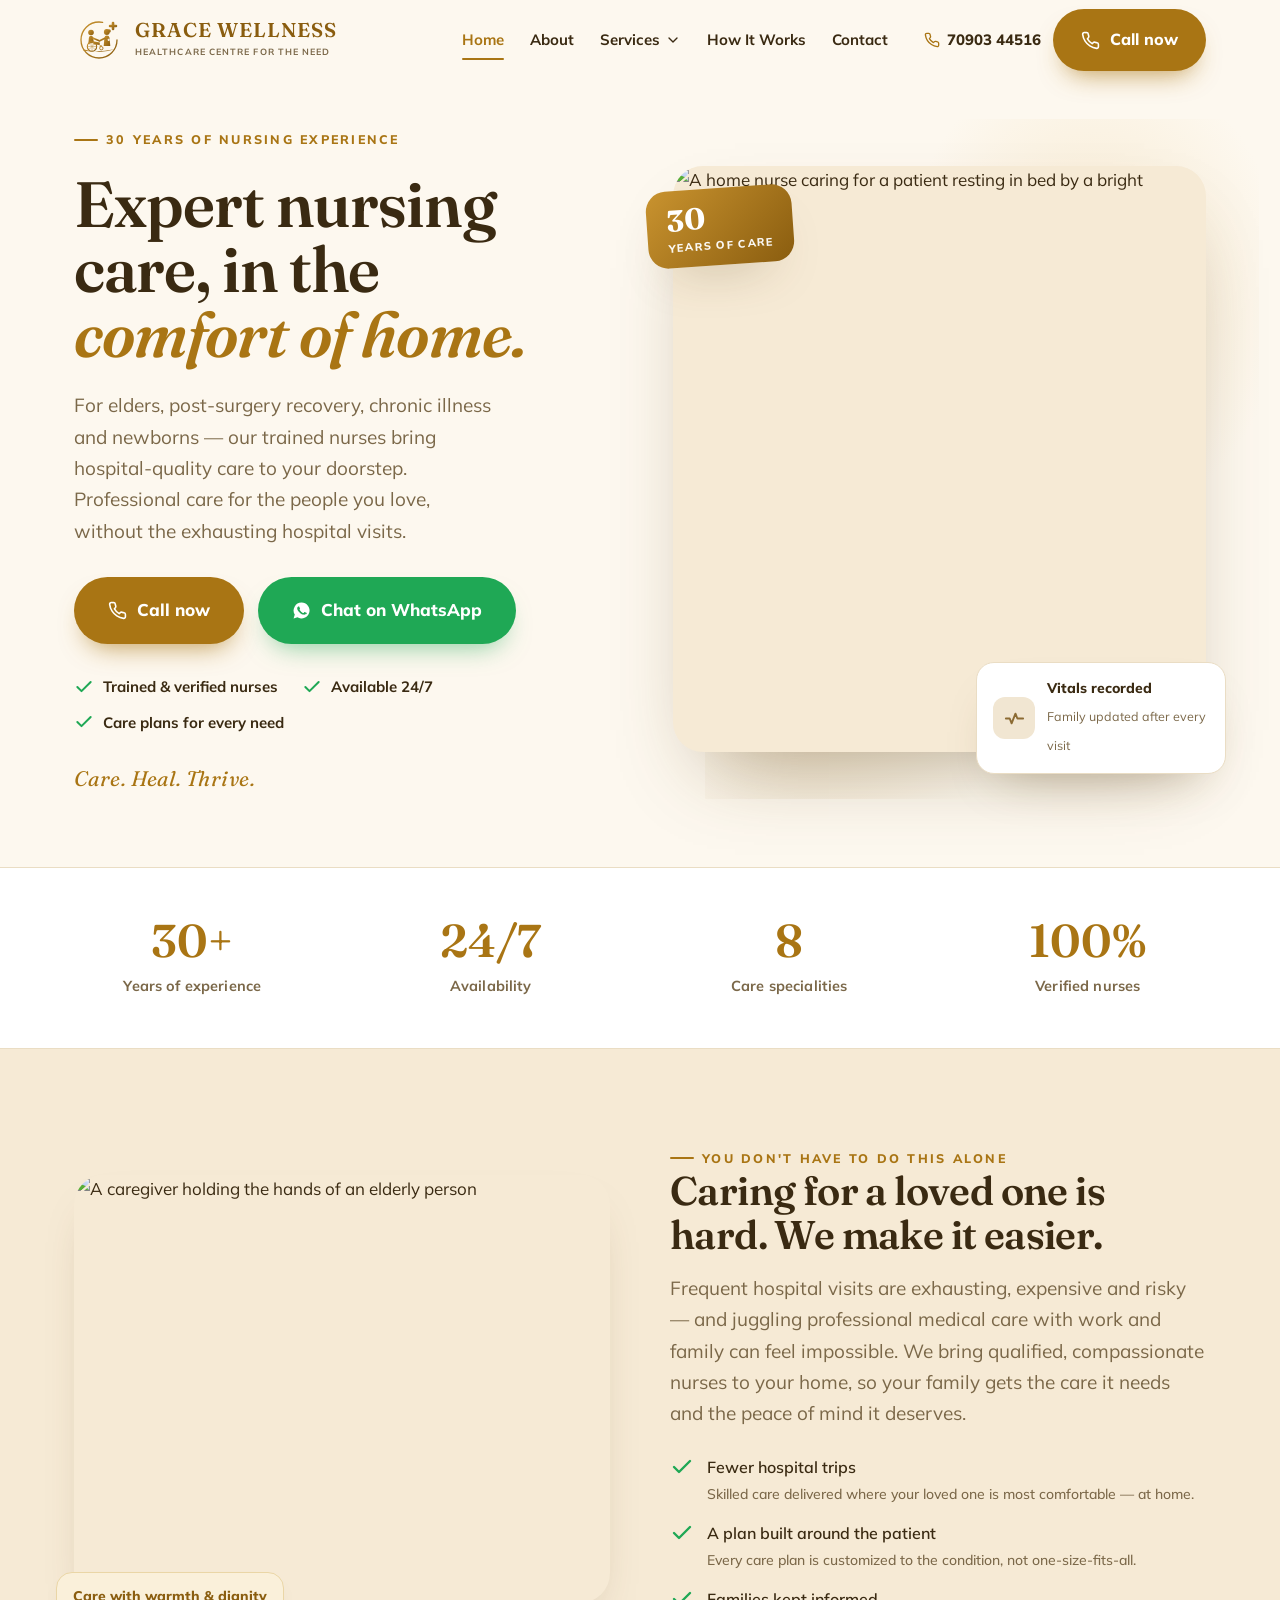
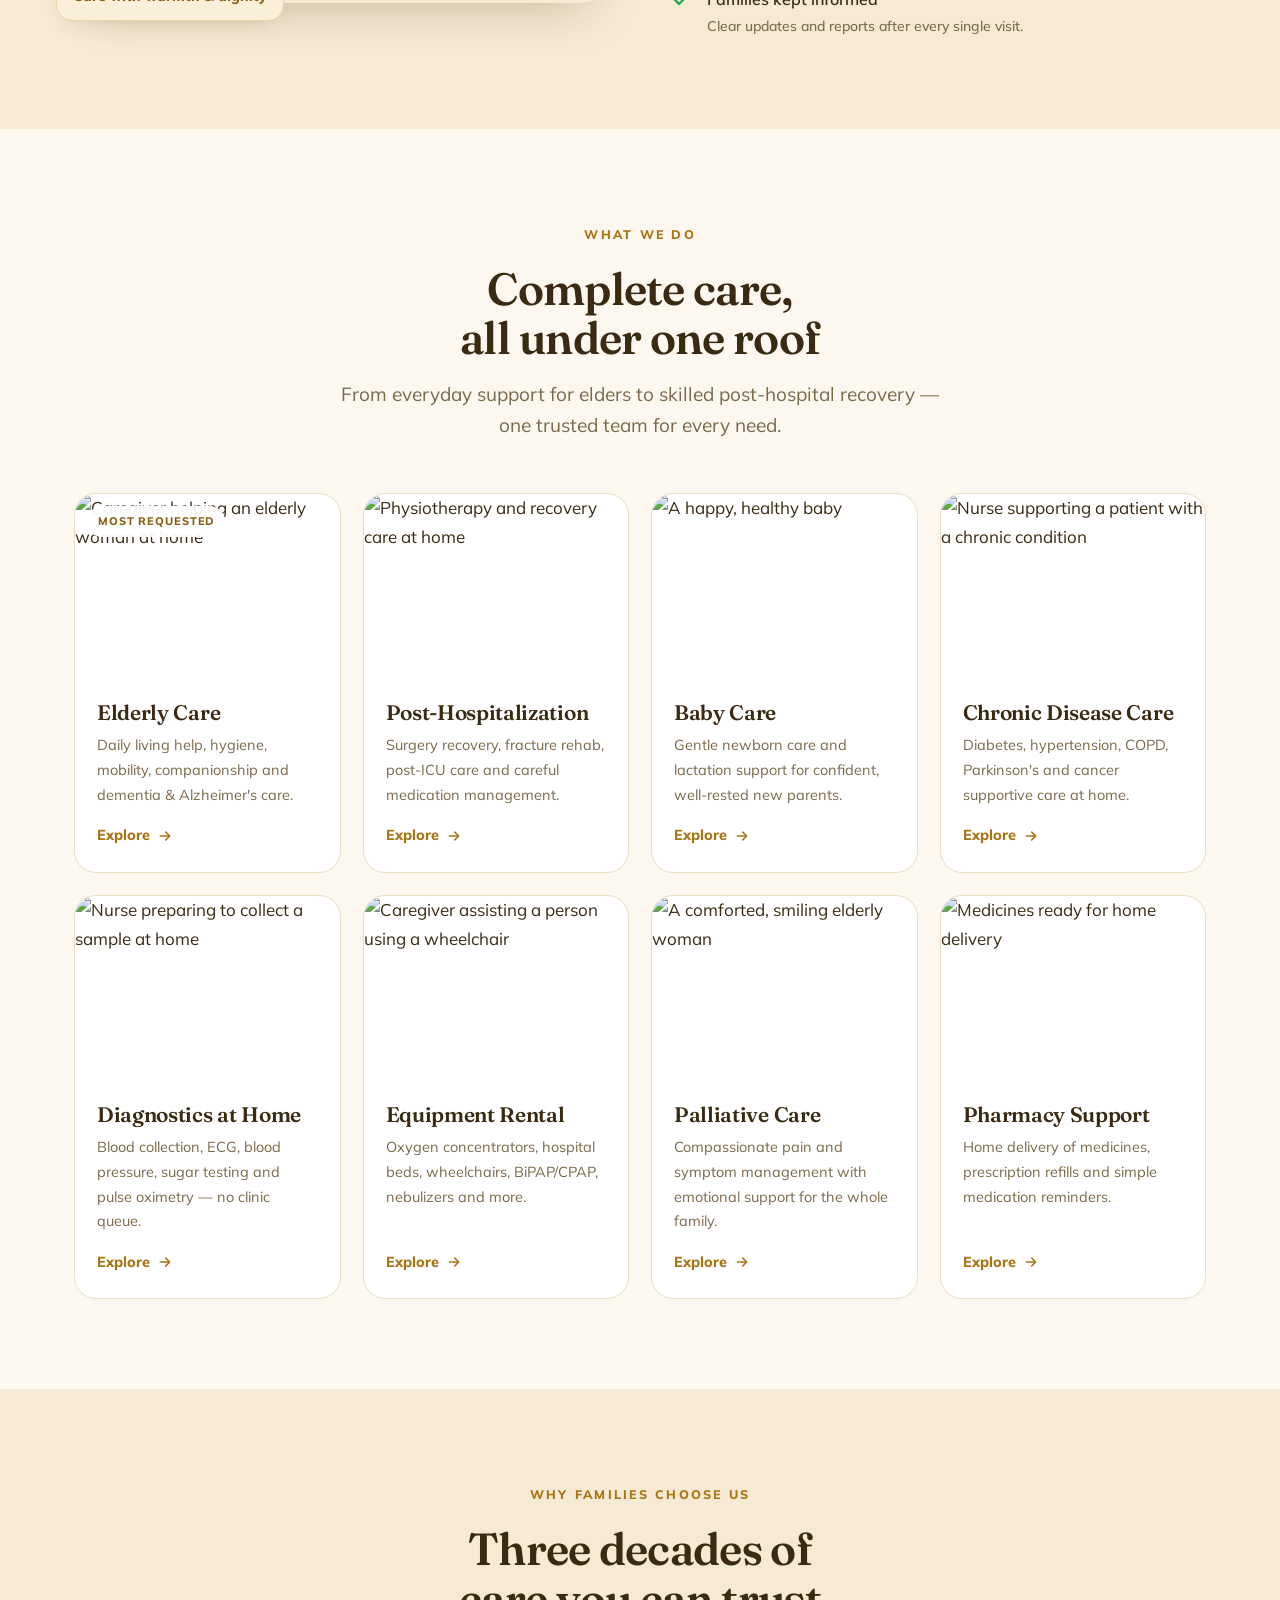
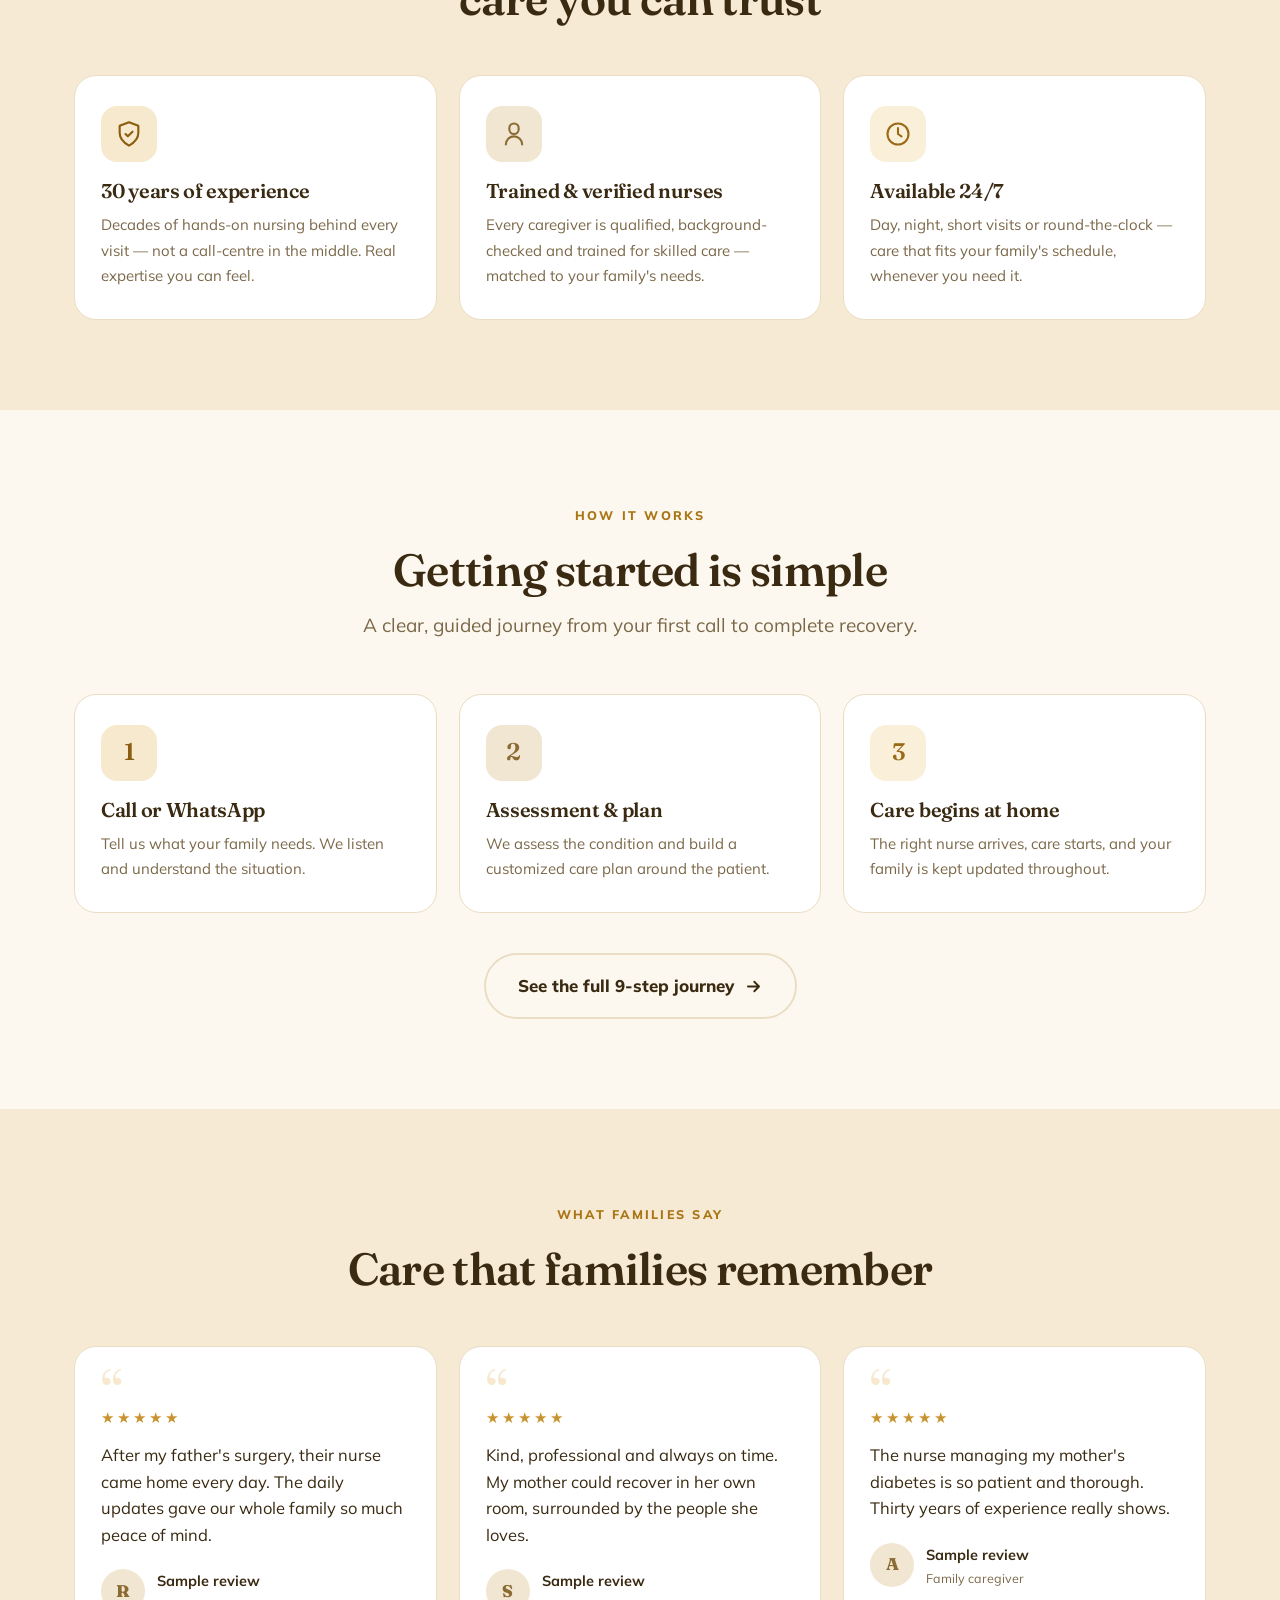
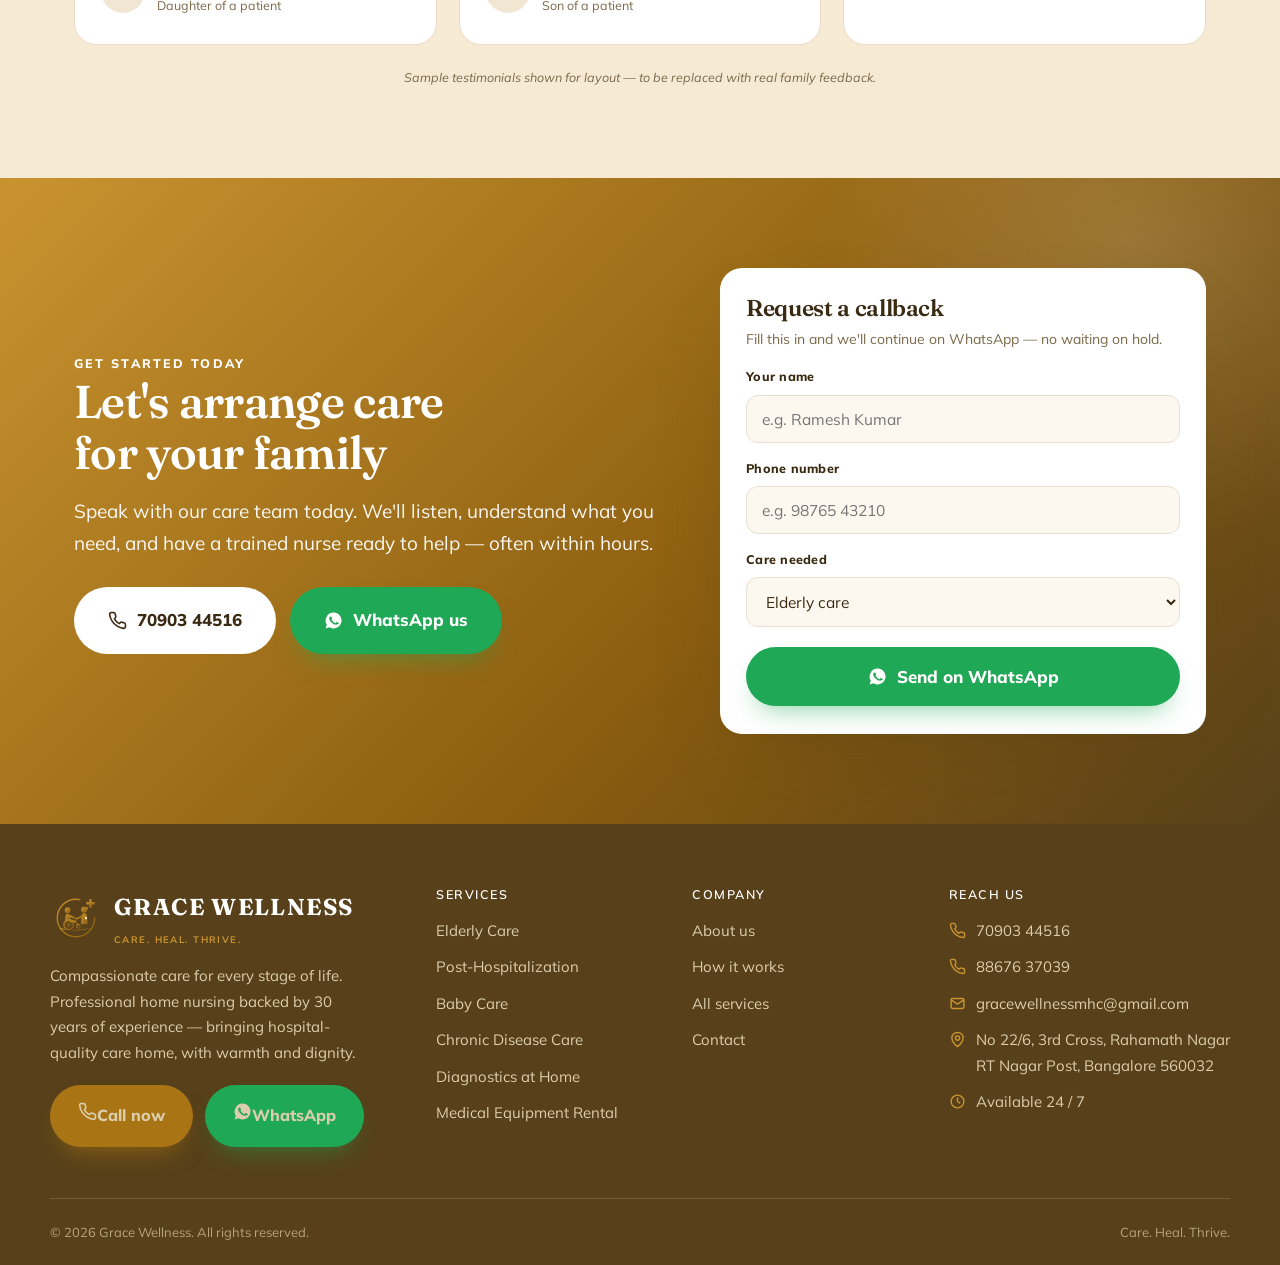
==== index.html @ d445f391 "Add Grace Wellness home nursing website Static 13-page marketing site for Grace Wellness, a home nur" ====
<!doctype html>
<html lang="en">
<head>
<meta charset="utf-8">
<meta name="viewport" content="width=device-width, initial-scale=1">
<title>Grace Wellness — Home Nursing Care | 30 Years of Experience</title>
<meta name="description" content="Expert home nursing care with 30 years of experience — elderly care, post-hospitalization, baby care, chronic disease, diagnostics, equipment rental and palliative care, right at your doorstep.">
<link rel="icon" href="assets/favicon.svg" type="image/svg+xml">
<link rel="preconnect" href="https://fonts.googleapis.com">
<link rel="preconnect" href="https://fonts.gstatic.com" crossorigin>
<link href="https://fonts.googleapis.com/css2?family=Fraunces:ital,opsz,wght@0,9..144,400;0,9..144,500;0,9..144,600;0,9..144,700;1,9..144,500;1,9..144,600&family=Mulish:wght@400;500;600;700;800&display=swap" rel="stylesheet">
<link rel="stylesheet" href="assets/styles.css">
</head>
<body>
<header id="site-header"></header>

<main>
  <!-- HERO -->
  <section class="hero">
    <div class="wrap hero-grid">
      <div class="hero-copy">
        <span class="eyebrow reveal">30 years of nursing experience</span>
        <h1 class="reveal d1">Expert nursing care, in the <span class="serif-accent">comfort of home.</span></h1>
        <p class="lead reveal d2">For elders, post-surgery recovery, chronic illness and newborns — our trained nurses bring hospital-quality care to your doorstep. Professional care for the people you love, without the exhausting hospital visits.</p>
        <div class="hero-cta reveal d3">
          <a class="btn btn-primary btn-lg" href="tel:+917090344516"><svg viewBox="0 0 24 24" fill="none" stroke="currentColor" stroke-width="2" stroke-linecap="round" stroke-linejoin="round"><path d="M22 16.9v3a2 2 0 0 1-2.2 2 19.8 19.8 0 0 1-8.6-3.1 19.5 19.5 0 0 1-6-6 19.8 19.8 0 0 1-3.1-8.6A2 2 0 0 1 4.1 2h3a2 2 0 0 1 2 1.7c.1.9.4 1.8.7 2.7a2 2 0 0 1-.5 2.1L8.1 9.9a16 16 0 0 0 6 6l1.4-1.2a2 2 0 0 1 2.1-.5c.9.3 1.8.6 2.7.7a2 2 0 0 1 1.7 2Z"/></svg>Call now</a>
          <a class="btn btn-wa btn-lg" href="https://wa.me/917090344516?text=Hi%2C%20I%27d%20like%20to%20know%20about%20your%20home%20nursing%20services." target="_blank" rel="noopener"><svg viewBox="0 0 24 24" fill="currentColor"><path d="M12 2a10 10 0 0 0-8.5 15.2L2 22l4.9-1.5A10 10 0 1 0 12 2Zm5.5 14.1c-.2.6-1.3 1.2-1.8 1.2-.5.1-1 .1-1.7-.1-.4-.1-.9-.3-1.6-.6-2.8-1.2-4.6-4-4.7-4.2-.1-.2-1.1-1.5-1.1-2.8s.7-2 .9-2.2c.2-.2.5-.3.7-.3h.5c.2 0 .4 0 .6.5l.8 1.9c.1.1.1.3 0 .5l-.4.5c-.2.2-.3.4-.1.7.2.3.9 1.4 1.9 2.3 1.3 1.1 2.3 1.5 2.6 1.6.2.1.4.1.6-.1l.7-.9c.2-.3.4-.2.7-.1l1.9.9c.3.1.4.2.5.3.1.2.1.8-.1 1.5Z"/></svg>Chat on WhatsApp</a>
        </div>
        <div class="hero-trust reveal d4">
          <span><svg viewBox="0 0 24 24" fill="none" stroke="currentColor" stroke-width="2.4" stroke-linecap="round" stroke-linejoin="round"><path d="M20 6 9 17l-5-5"/></svg>Trained &amp; verified nurses</span>
          <span><svg viewBox="0 0 24 24" fill="none" stroke="currentColor" stroke-width="2.4" stroke-linecap="round" stroke-linejoin="round"><path d="M20 6 9 17l-5-5"/></svg>Available 24/7</span>
          <span><svg viewBox="0 0 24 24" fill="none" stroke="currentColor" stroke-width="2.4" stroke-linecap="round" stroke-linejoin="round"><path d="M20 6 9 17l-5-5"/></svg>Care plans for every need</span>
        </div>
        <p class="reveal d5" style="margin-top:26px;font-family:var(--serif);font-style:italic;font-size:21px;color:var(--gold);letter-spacing:.02em">Care. Heal. Thrive.</p>
      </div>
      <div class="hero-media zoom d2">
        <div class="hero-blob"></div>
        <div class="shot"><img src="https://images.pexels.com/photos/18459193/pexels-photo-18459193.jpeg?auto=compress&cs=tinysrgb&w=900" alt="A home nurse caring for a patient resting in bed by a bright window"></div>
        <div class="badge-30"><b>30</b><span>Years of care</span></div>
        <div class="float-card">
          <span class="fc-ic"><svg viewBox="0 0 24 24" fill="none" stroke="currentColor" stroke-width="2" stroke-linecap="round" stroke-linejoin="round"><path d="M3 12h4l2 5 4-10 2 5h6"/></svg></span>
          <span><b>Vitals recorded</b><small>Family updated after every visit</small></span>
        </div>
      </div>
    </div>
  </section>

  <!-- STATS -->
  <div class="stats">
    <div class="wrap stats-grid">
      <div class="stat reveal"><div class="num">30+</div><div class="cap">Years of experience</div></div>
      <div class="stat reveal d1"><div class="num">24/7</div><div class="cap">Availability</div></div>
      <div class="stat reveal d2"><div class="num">8</div><div class="cap">Care specialities</div></div>
      <div class="stat reveal d3"><div class="num">100%</div><div class="cap">Verified nurses</div></div>
    </div>
  </div>

  <!-- PROBLEM / EMPATHY SPLIT -->
  <section class="bg-cream2">
    <div class="wrap split">
      <div class="split-media zoom">
        <div class="frame"><img src="https://images.pexels.com/photos/16364307/pexels-photo-16364307.jpeg?auto=compress&cs=tinysrgb&w=1000" alt="A caregiver holding the hands of an elderly person"></div>
        <div class="stamp">Care with warmth &amp; dignity</div>
      </div>
      <div class="split-copy reveal">
        <span class="eyebrow">You don't have to do this alone</span>
        <h2>Caring for a loved one is hard. We make it easier.</h2>
        <p class="lead">Frequent hospital visits are exhausting, expensive and risky — and juggling professional medical care with work and family can feel impossible. We bring qualified, compassionate nurses to your home, so your family gets the care it needs and the peace of mind it deserves.</p>
        <ul class="ticks">
          <li><svg viewBox="0 0 24 24" fill="none" stroke="currentColor" stroke-width="2.4" stroke-linecap="round" stroke-linejoin="round"><path d="M20 6 9 17l-5-5"/></svg><span>Fewer hospital trips<small>Skilled care delivered where your loved one is most comfortable — at home.</small></span></li>
          <li><svg viewBox="0 0 24 24" fill="none" stroke="currentColor" stroke-width="2.4" stroke-linecap="round" stroke-linejoin="round"><path d="M20 6 9 17l-5-5"/></svg><span>A plan built around the patient<small>Every care plan is customized to the condition, not one-size-fits-all.</small></span></li>
          <li><svg viewBox="0 0 24 24" fill="none" stroke="currentColor" stroke-width="2.4" stroke-linecap="round" stroke-linejoin="round"><path d="M20 6 9 17l-5-5"/></svg><span>Families kept informed<small>Clear updates and reports after every single visit.</small></span></li>
        </ul>
      </div>
    </div>
  </section>

  <!-- SERVICES -->
  <section id="services">
    <div class="wrap">
      <div class="sec-head center reveal">
        <span class="eyebrow center">What we do</span>
        <h2>Complete care, all under one roof</h2>
        <p class="lead">From everyday support for elders to skilled post-hospital recovery — one trusted team for every need.</p>
      </div>
      <div class="svc-grid">

        <a class="svc-card reveal" href="elderly-care.html">
          <div class="thumb"><span class="tag">Most requested</span><img src="https://images.pexels.com/photos/18459702/pexels-photo-18459702.jpeg?auto=compress&cs=tinysrgb&w=700" alt="Caregiver helping an elderly woman at home"></div>
          <div class="bd"><h3>Elderly Care</h3><p>Daily living help, hygiene, mobility, companionship and dementia &amp; Alzheimer's care.</p><span class="more">Explore <svg viewBox="0 0 24 24" fill="none" stroke="currentColor" stroke-width="2.4" stroke-linecap="round" stroke-linejoin="round"><path d="M5 12h14M13 6l6 6-6 6"/></svg></span></div>
        </a>

        <a class="svc-card reveal d1" href="post-hospitalization.html">
          <div class="thumb"><img src="https://images.pexels.com/photos/13185359/pexels-photo-13185359.jpeg?auto=compress&cs=tinysrgb&w=700" alt="Physiotherapy and recovery care at home"></div>
          <div class="bd"><h3>Post-Hospitalization</h3><p>Surgery recovery, fracture rehab, post-ICU care and careful medication management.</p><span class="more">Explore <svg viewBox="0 0 24 24" fill="none" stroke="currentColor" stroke-width="2.4" stroke-linecap="round" stroke-linejoin="round"><path d="M5 12h14M13 6l6 6-6 6"/></svg></span></div>
        </a>

        <a class="svc-card reveal d2" href="baby-care.html">
          <div class="thumb"><img src="https://images.pexels.com/photos/27086424/pexels-photo-27086424.jpeg?auto=compress&cs=tinysrgb&w=700" alt="A happy, healthy baby"></div>
          <div class="bd"><h3>Baby Care</h3><p>Gentle newborn care and lactation support for confident, well-rested new parents.</p><span class="more">Explore <svg viewBox="0 0 24 24" fill="none" stroke="currentColor" stroke-width="2.4" stroke-linecap="round" stroke-linejoin="round"><path d="M5 12h14M13 6l6 6-6 6"/></svg></span></div>
        </a>

        <a class="svc-card reveal d3" href="chronic-disease.html">
          <div class="thumb"><img src="https://images.pexels.com/photos/18429309/pexels-photo-18429309.jpeg?auto=compress&cs=tinysrgb&w=700" alt="Nurse supporting a patient with a chronic condition"></div>
          <div class="bd"><h3>Chronic Disease Care</h3><p>Diabetes, hypertension, COPD, Parkinson's and cancer supportive care at home.</p><span class="more">Explore <svg viewBox="0 0 24 24" fill="none" stroke="currentColor" stroke-width="2.4" stroke-linecap="round" stroke-linejoin="round"><path d="M5 12h14M13 6l6 6-6 6"/></svg></span></div>
        </a>

        <a class="svc-card reveal" href="diagnostics-at-home.html">
          <div class="thumb"><img src="https://images.pexels.com/photos/13436791/pexels-photo-13436791.jpeg?auto=compress&cs=tinysrgb&w=700" alt="Nurse preparing to collect a sample at home"></div>
          <div class="bd"><h3>Diagnostics at Home</h3><p>Blood collection, ECG, blood pressure, sugar testing and pulse oximetry — no clinic queue.</p><span class="more">Explore <svg viewBox="0 0 24 24" fill="none" stroke="currentColor" stroke-width="2.4" stroke-linecap="round" stroke-linejoin="round"><path d="M5 12h14M13 6l6 6-6 6"/></svg></span></div>
        </a>

        <a class="svc-card reveal d1" href="equipment-rental.html">
          <div class="thumb"><img src="https://images.pexels.com/photos/11742875/pexels-photo-11742875.jpeg?auto=compress&cs=tinysrgb&w=700" alt="Caregiver assisting a person using a wheelchair"></div>
          <div class="bd"><h3>Equipment Rental</h3><p>Oxygen concentrators, hospital beds, wheelchairs, BiPAP/CPAP, nebulizers and more.</p><span class="more">Explore <svg viewBox="0 0 24 24" fill="none" stroke="currentColor" stroke-width="2.4" stroke-linecap="round" stroke-linejoin="round"><path d="M5 12h14M13 6l6 6-6 6"/></svg></span></div>
        </a>

        <a class="svc-card reveal d2" href="palliative-care.html">
          <div class="thumb"><img src="https://images.pexels.com/photos/11883419/pexels-photo-11883419.jpeg?auto=compress&cs=tinysrgb&w=700" alt="A comforted, smiling elderly woman"></div>
          <div class="bd"><h3>Palliative Care</h3><p>Compassionate pain and symptom management with emotional support for the whole family.</p><span class="more">Explore <svg viewBox="0 0 24 24" fill="none" stroke="currentColor" stroke-width="2.4" stroke-linecap="round" stroke-linejoin="round"><path d="M5 12h14M13 6l6 6-6 6"/></svg></span></div>
        </a>

        <a class="svc-card reveal d3" href="pharmacy-support.html">
          <div class="thumb"><img src="https://images.pexels.com/photos/28300481/pexels-photo-28300481.jpeg?auto=compress&cs=tinysrgb&w=700" alt="Medicines ready for home delivery"></div>
          <div class="bd"><h3>Pharmacy Support</h3><p>Home delivery of medicines, prescription refills and simple medication reminders.</p><span class="more">Explore <svg viewBox="0 0 24 24" fill="none" stroke="currentColor" stroke-width="2.4" stroke-linecap="round" stroke-linejoin="round"><path d="M5 12h14M13 6l6 6-6 6"/></svg></span></div>
        </a>

      </div>
    </div>
  </section>

  <!-- WHY US -->
  <section class="bg-cream2">
    <div class="wrap">
      <div class="sec-head center reveal">
        <span class="eyebrow center">Why families choose us</span>
        <h2>Three decades of care you can trust</h2>
      </div>
      <div class="feat-grid">
        <div class="feat reveal">
          <div class="fi"><svg viewBox="0 0 24 24" fill="none" stroke="currentColor" stroke-width="1.8" stroke-linecap="round" stroke-linejoin="round"><path d="M12 2 4 5v6c0 5 3.4 8.5 8 11 4.6-2.5 8-6 8-11V5l-8-3Z"/><path d="m9 12 2 2 4-4"/></svg></div>
          <h3>30 years of experience</h3>
          <p>Decades of hands-on nursing behind every visit — not a call-centre in the middle. Real expertise you can feel.</p>
        </div>
        <div class="feat reveal d1">
          <div class="fi alt"><svg viewBox="0 0 24 24" fill="none" stroke="currentColor" stroke-width="1.8" stroke-linecap="round" stroke-linejoin="round"><path d="M12 3a4 4 0 0 1 4 4v1a4 4 0 0 1-8 0V7a4 4 0 0 1 4-4Z"/><path d="M5 21a7 7 0 0 1 14 0"/></svg></div>
          <h3>Trained &amp; verified nurses</h3>
          <p>Every caregiver is qualified, background-checked and trained for skilled care — matched to your family's needs.</p>
        </div>
        <div class="feat reveal d2">
          <div class="fi amber"><svg viewBox="0 0 24 24" fill="none" stroke="currentColor" stroke-width="1.8" stroke-linecap="round" stroke-linejoin="round"><circle cx="12" cy="12" r="9"/><path d="M12 7v5l3 2"/></svg></div>
          <h3>Available 24/7</h3>
          <p>Day, night, short visits or round-the-clock — care that fits your family's schedule, whenever you need it.</p>
        </div>
      </div>
    </div>
  </section>

  <!-- HOW IT WORKS TEASER -->
  <section>
    <div class="wrap">
      <div class="sec-head center reveal">
        <span class="eyebrow center">How it works</span>
        <h2>Getting started is simple</h2>
        <p class="lead">A clear, guided journey from your first call to complete recovery.</p>
      </div>
      <div class="feat-grid">
        <div class="feat reveal">
          <div class="fi"><span style="font-family:var(--serif);font-size:24px;font-weight:600">1</span></div>
          <h3>Call or WhatsApp</h3>
          <p>Tell us what your family needs. We listen and understand the situation.</p>
        </div>
        <div class="feat reveal d1">
          <div class="fi alt"><span style="font-family:var(--serif);font-size:24px;font-weight:600">2</span></div>
          <h3>Assessment &amp; plan</h3>
          <p>We assess the condition and build a customized care plan around the patient.</p>
        </div>
        <div class="feat reveal d2">
          <div class="fi amber"><span style="font-family:var(--serif);font-size:24px;font-weight:600">3</span></div>
          <h3>Care begins at home</h3>
          <p>The right nurse arrives, care starts, and your family is kept updated throughout.</p>
        </div>
      </div>
      <div style="text-align:center;margin-top:40px" class="reveal">
        <a class="btn btn-ghost btn-lg" href="how-it-works.html">See the full 9-step journey <svg viewBox="0 0 24 24" fill="none" stroke="currentColor" stroke-width="2.4" stroke-linecap="round" stroke-linejoin="round"><path d="M5 12h14M13 6l6 6-6 6"/></svg></a>
      </div>
    </div>
  </section>

  <!-- TESTIMONIALS -->
  <section class="bg-cream2">
    <div class="wrap">
      <div class="sec-head center reveal">
        <span class="eyebrow center">What families say</span>
        <h2>Care that families remember</h2>
      </div>
      <div class="quotes">
        <div class="quote reveal"><div class="qm">&ldquo;</div><div class="stars">★★★★★</div><p>After my father's surgery, their nurse came home every day. The daily updates gave our whole family so much peace of mind.</p><div class="who"><span class="av">R</span><span><b>Sample review</b><small>Daughter of a patient</small></span></div></div>
        <div class="quote reveal d1"><div class="qm">&ldquo;</div><div class="stars">★★★★★</div><p>Kind, professional and always on time. My mother could recover in her own room, surrounded by the people she loves.</p><div class="who"><span class="av">S</span><span><b>Sample review</b><small>Son of a patient</small></span></div></div>
        <div class="quote reveal d2"><div class="qm">&ldquo;</div><div class="stars">★★★★★</div><p>The nurse managing my mother's diabetes is so patient and thorough. Thirty years of experience really shows.</p><div class="who"><span class="av">A</span><span><b>Sample review</b><small>Family caregiver</small></span></div></div>
      </div>
      <p class="sample-note">Sample testimonials shown for layout — to be replaced with real family feedback.</p>
    </div>
  </section>

  <!-- CTA -->
  <section class="cta" id="contact">
    <div class="wrap cta-grid">
      <div class="reveal">
        <span class="eyebrow center" style="color:#fff">Get started today</span>
        <h2>Let's arrange care for your family</h2>
        <p>Speak with our care team today. We'll listen, understand what you need, and have a trained nurse ready to help — often within hours.</p>
        <div class="cta-actions">
          <a class="btn btn-light btn-lg" href="tel:+917090344516"><svg viewBox="0 0 24 24" fill="none" stroke="currentColor" stroke-width="2" stroke-linecap="round" stroke-linejoin="round"><path d="M22 16.9v3a2 2 0 0 1-2.2 2 19.8 19.8 0 0 1-8.6-3.1 19.5 19.5 0 0 1-6-6 19.8 19.8 0 0 1-3.1-8.6A2 2 0 0 1 4.1 2h3a2 2 0 0 1 2 1.7c.1.9.4 1.8.7 2.7a2 2 0 0 1-.5 2.1L8.1 9.9a16 16 0 0 0 6 6l1.4-1.2a2 2 0 0 1 2.1-.5c.9.3 1.8.6 2.7.7a2 2 0 0 1 1.7 2Z"/></svg>70903 44516</a>
          <a class="btn btn-wa btn-lg" href="https://wa.me/917090344516?text=Hi%2C%20I%27d%20like%20to%20arrange%20home%20nursing%20care." target="_blank" rel="noopener"><svg viewBox="0 0 24 24" fill="currentColor"><path d="M12 2a10 10 0 0 0-8.5 15.2L2 22l4.9-1.5A10 10 0 1 0 12 2Zm5.5 14.1c-.2.6-1.3 1.2-1.8 1.2-.5.1-1 .1-1.7-.1-.4-.1-.9-.3-1.6-.6-2.8-1.2-4.6-4-4.7-4.2-.1-.2-1.1-1.5-1.1-2.8s.7-2 .9-2.2c.2-.2.5-.3.7-.3h.5c.2 0 .4 0 .6.5l.8 1.9c.1.1.1.3 0 .5l-.4.5c-.2.2-.3.4-.1.7.2.3.9 1.4 1.9 2.3 1.3 1.1 2.3 1.5 2.6 1.6.2.1.4.1.6-.1l.7-.9c.2-.3.4-.2.7-.1l1.9.9c.3.1.4.2.5.3.1.2.1.8-.1 1.5Z"/></svg>WhatsApp us</a>
        </div>
      </div>
      <form class="callback reveal d2" id="callbackForm">
        <h3>Request a callback</h3>
        <p>Fill this in and we'll continue on WhatsApp — no waiting on hold.</p>
        <div class="field"><label for="cbName">Your name</label><input id="cbName" name="name" type="text" placeholder="e.g. Ramesh Kumar" required></div>
        <div class="field"><label for="cbPhone">Phone number</label><input id="cbPhone" name="phone" type="tel" placeholder="e.g. 98765 43210" required></div>
        <div class="field"><label for="cbNeed">Care needed</label>
          <select id="cbNeed" name="need">
            <option>Elderly care</option><option>Post-hospitalization care</option><option>Baby care</option>
            <option>Chronic disease management</option><option>Diagnostics at home</option><option>Medical equipment rental</option>
            <option>Palliative care</option><option>Pharmacy support</option><option>Not sure — please advise</option>
          </select>
        </div>
        <button class="btn btn-wa btn-lg" type="submit"><svg viewBox="0 0 24 24" fill="currentColor"><path d="M12 2a10 10 0 0 0-8.5 15.2L2 22l4.9-1.5A10 10 0 1 0 12 2Zm5.5 14.1c-.2.6-1.3 1.2-1.8 1.2-.5.1-1 .1-1.7-.1-.4-.1-.9-.3-1.6-.6-2.8-1.2-4.6-4-4.7-4.2-.1-.2-1.1-1.5-1.1-2.8s.7-2 .9-2.2c.2-.2.5-.3.7-.3h.5c.2 0 .4 0 .6.5l.8 1.9c.1.1.1.3 0 .5l-.4.5c-.2.2-.3.4-.1.7.2.3.9 1.4 1.9 2.3 1.3 1.1 2.3 1.5 2.6 1.6.2.1.4.1.6-.1l.7-.9c.2-.3.4-.2.7-.1l1.9.9c.3.1.4.2.5.3.1.2.1.8-.1 1.5Z"/></svg>Send on WhatsApp</button>
      </form>
    </div>
  </section>
</main>

<footer id="site-footer"></footer>
<script src="assets/main.js" defer></script>
</body>
</html>
---- assets/styles.css ----
/* =========================================================
   Grace Wellness — Healthcare Centre for the Need
   Shared design system
   Palette: brand gold + warm bronze + ivory cream (from brand identity)
   Type: Fraunces (display) + Mulish (body)
   ========================================================= */

:root{
  --cream:#FDF8EF;
  --cream-2:#F6EAD5;
  --surface:#FFFFFF;
  --ink:#3A2A12;
  --ink-soft:#7B6849;
  --line:#EADDC4;
  --line-2:#E7E0D2;

  --gold:#A97514;
  --gold-deep:#8A5D0F;
  --gold-soft:#F7E9CE;

  --bronze:#8C6B33;
  --bronze-deep:#57401A;
  --bronze-soft:#F1E6D2;

  --amber:#C9932F;
  --amber-soft:#FAF0DA;
  --wa:#1FA855;

  --radius:22px;
  --radius-sm:14px;
  --radius-lg:30px;
  --shadow-sm:0 10px 24px -16px rgba(90,64,20,.34);
  --shadow:0 24px 50px -26px rgba(90,64,20,.36);
  --shadow-lg:0 40px 80px -34px rgba(90,64,20,.42);
  --maxw:1180px;
  --serif:"Fraunces",Georgia,"Times New Roman",serif;
  --sans:"Mulish",-apple-system,BlinkMacSystemFont,"Segoe UI",Roboto,Arial,sans-serif;

  --ease:cubic-bezier(.22,.61,.36,1);
}

*{box-sizing:border-box}
html{scroll-behavior:smooth;-webkit-text-size-adjust:100%}
body{
  margin:0;background:var(--cream);color:var(--ink);
  font-family:var(--sans);font-size:17px;line-height:1.7;font-weight:400;
  -webkit-font-smoothing:antialiased;text-rendering:optimizeLegibility;overflow-x:hidden;
}
h1,h2,h3,h4{font-family:var(--serif);font-weight:600;line-height:1.1;margin:0;color:var(--ink);letter-spacing:-.015em;text-wrap:balance}
p{margin:0}
a{color:inherit;text-decoration:none}
img{display:block;max-width:100%}
ul{margin:0;padding:0;list-style:none}
button{font-family:inherit}
:focus-visible{outline:3px solid var(--gold);outline-offset:3px;border-radius:6px}
::selection{background:var(--gold);color:#fff}

.wrap{width:100%;max-width:var(--maxw);margin:0 auto;padding:0 24px}
.eyebrow{display:inline-flex;align-items:center;gap:8px;font-family:var(--sans);font-size:12.5px;font-weight:800;
  letter-spacing:.18em;text-transform:uppercase;color:var(--gold)}
.eyebrow::before{content:"";width:24px;height:2px;background:var(--gold);border-radius:2px}
.eyebrow.center::before{display:none}
.lead{color:var(--ink-soft);font-size:19px;line-height:1.65}
.serif-accent{font-style:italic;color:var(--gold)}

/* ---------- buttons ---------- */
.btn{display:inline-flex;align-items:center;justify-content:center;gap:10px;font-family:var(--sans);
  font-weight:800;font-size:16px;padding:15px 26px;border-radius:999px;border:2px solid transparent;
  cursor:pointer;transition:transform .2s var(--ease),box-shadow .2s var(--ease),background .2s;white-space:nowrap}
.btn svg{width:19px;height:19px;flex:none}
.btn:hover{transform:translateY(-3px)}
.btn-primary{background:var(--gold);color:#fff;box-shadow:0 14px 26px -12px rgba(169,117,20,.72)}
.btn-primary:hover{background:var(--gold-deep)}
.btn-wa{background:var(--wa);color:#fff;box-shadow:0 14px 26px -12px rgba(31,168,85,.55)}
.btn-wa:hover{background:#178c46}
.btn-alt{background:var(--bronze);color:#fff;box-shadow:0 14px 26px -12px rgba(140,107,51,.55)}
.btn-ghost{background:transparent;color:var(--ink);border-color:var(--line)}
.btn-ghost:hover{border-color:var(--gold);color:var(--gold)}
.btn-light{background:#fff;color:var(--ink)}
.btn-lg{padding:17px 32px;font-size:17px}

/* ---------- header ---------- */
.site-header{position:sticky;top:0;z-index:100;transition:background .3s,box-shadow .3s,border-color .3s;
  background:color-mix(in srgb,var(--cream) 90%,transparent);backdrop-filter:blur(14px);border-bottom:1px solid transparent}
.site-header.scrolled{background:color-mix(in srgb,var(--cream) 96%,transparent);border-bottom-color:var(--line);box-shadow:var(--shadow-sm)}
.hdr{display:flex;align-items:center;gap:16px;height:80px}
.brand{display:flex;align-items:center;gap:11px;flex:none}
.brand .mk{width:50px;height:50px;flex:none}
.brand b{font-family:var(--serif);font-size:20px;font-weight:600;letter-spacing:.05em;line-height:1;display:block;color:var(--gold-deep);text-transform:uppercase;white-space:nowrap}
.brand small{display:block;font-family:var(--sans);font-size:9px;font-weight:700;letter-spacing:.12em;text-transform:uppercase;color:var(--ink-soft);margin-top:4px;white-space:nowrap}
.nav{display:flex;align-items:center;gap:2px;margin-left:auto}
.nav a{position:relative;padding:9px 12px;font-size:15px;font-weight:700;color:var(--ink);border-radius:10px;transition:color .2s;white-space:nowrap}
.nav a:hover{color:var(--gold)}
.nav a.active{color:var(--gold)}
.nav a.active::after{content:"";position:absolute;left:12px;right:12px;bottom:2px;height:2px;background:var(--gold);border-radius:2px}
@media (max-width:1120px){ .hdr-phone{display:none} }
.has-drop{position:relative}
.drop{position:absolute;top:calc(100% + 8px);left:0;min-width:250px;background:var(--surface);border:1px solid var(--line);
  border-radius:16px;box-shadow:var(--shadow);padding:10px;opacity:0;visibility:hidden;transform:translateY(8px);
  transition:.22s var(--ease);display:grid;gap:2px}
.has-drop:hover .drop,.has-drop:focus-within .drop{opacity:1;visibility:visible;transform:none}
.drop a{padding:11px 14px;border-radius:10px;font-size:14.5px;font-weight:700;display:flex;align-items:center;gap:10px}
.drop a:hover{background:var(--gold-soft);color:var(--gold-deep)}
.drop a .di{width:26px;height:26px;flex:none;color:var(--gold)}
.hdr-cta{display:flex;align-items:center;gap:12px;margin-left:8px}
.hdr-phone{font-weight:800;color:var(--ink);font-size:15px;white-space:nowrap;display:flex;align-items:center;gap:7px}
.hdr-phone svg{width:16px;height:16px;color:var(--gold)}
.burger{display:none;margin-left:auto;width:46px;height:46px;border:1px solid var(--line);background:var(--surface);
  border-radius:12px;align-items:center;justify-content:center;cursor:pointer;color:var(--ink)}
.burger svg{width:24px;height:24px}
.mobile-nav{position:fixed;inset:0;z-index:200;background:var(--cream);transform:translateX(100%);
  transition:transform .35s var(--ease);display:flex;flex-direction:column;padding:22px 24px;overflow-y:auto}
.mobile-nav.open{transform:none}
.mobile-nav .mn-top{display:flex;align-items:center;justify-content:space-between;margin-bottom:20px}
.mobile-nav .mn-close{width:46px;height:46px;border:1px solid var(--line);background:var(--surface);border-radius:12px;cursor:pointer;color:var(--ink)}
.mobile-nav a{padding:15px 6px;font-family:var(--serif);font-size:22px;font-weight:600;border-bottom:1px solid var(--line)}
.mobile-nav .mn-sub{font-family:var(--sans);font-size:16px;font-weight:700;color:var(--ink-soft);padding-left:16px}
.mobile-nav .mn-actions{margin-top:auto;display:grid;gap:12px;padding-top:22px}

/* ---------- hero (home) ---------- */
.hero{position:relative;padding:40px 0 70px}
.hero-grid{display:grid;grid-template-columns:1.02fr 1fr;gap:56px;align-items:center}
.hero h1{font-size:clamp(38px,5.4vw,64px);line-height:1.02;margin:20px 0 0}
.hero .lead{margin:24px 0 30px;max-width:38ch}
.hero-cta{display:flex;flex-wrap:wrap;gap:14px}
.hero-trust{display:flex;flex-wrap:wrap;gap:10px 24px;margin-top:30px}
.hero-trust span{display:inline-flex;align-items:center;gap:9px;font-size:15px;font-weight:700;color:var(--ink)}
.hero-trust svg{width:20px;height:20px;color:var(--wa);flex:none}
.hero-media{position:relative}
.hero-media .shot{border-radius:var(--radius-lg);overflow:hidden;box-shadow:var(--shadow-lg);aspect-ratio:4/4.4;background:var(--cream-2)}
.hero-media .shot img{width:100%;height:100%;object-fit:cover}
.hero-blob{position:absolute;inset:-8% -10% -8% 6%;z-index:-1;background:
  radial-gradient(50% 50% at 70% 25%,var(--gold-soft),transparent 70%),
  radial-gradient(46% 46% at 20% 85%,var(--bronze-soft),transparent 70%)}
.badge-30{position:absolute;top:22px;left:-26px;background:linear-gradient(135deg,var(--amber),var(--gold-deep));color:#fff;border-radius:20px;
  padding:14px 20px;box-shadow:var(--shadow);font-weight:800;line-height:1.05;transform:rotate(-4deg)}
.badge-30 b{display:block;font-family:var(--serif);font-size:30px}
.badge-30 span{font-size:11px;letter-spacing:.12em;text-transform:uppercase;opacity:.95}
.float-card{position:absolute;bottom:-22px;right:-20px;background:var(--surface);border:1px solid var(--line);
  border-radius:18px;box-shadow:var(--shadow);padding:14px 16px;display:flex;align-items:center;gap:12px;max-width:250px}
.float-card .fc-ic{width:42px;height:42px;flex:none;border-radius:12px;background:var(--bronze-soft);color:var(--bronze);
  display:flex;align-items:center;justify-content:center}
.float-card .fc-ic svg{width:23px;height:23px}
.float-card b{font-family:var(--sans);font-weight:800;font-size:14px;display:block}
.float-card small{color:var(--ink-soft);font-size:12.5px}

/* ---------- page hero (inner) ---------- */
.page-hero{position:relative;min-height:60vh;display:flex;align-items:flex-end;color:#fff;overflow:hidden}
.page-hero .ph-bg{position:absolute;inset:0;background-size:cover;background-position:center;transform:scale(1.05)}
.page-hero::after{content:"";position:absolute;inset:0;background:linear-gradient(180deg,rgba(58,42,18,.30)0%,rgba(58,42,18,.32)35%,rgba(48,34,13,.88)100%)}
.page-hero .wrap{position:relative;z-index:2;padding-top:70px;padding-bottom:52px}
.crumb{display:flex;gap:8px;align-items:center;font-size:13.5px;font-weight:700;color:rgba(255,255,255,.85);margin-bottom:16px}
.crumb a:hover{color:#fff;text-decoration:underline}
.page-hero h1{color:#fff;font-size:clamp(34px,5vw,56px);max-width:16ch}
.page-hero p{color:rgba(255,255,255,.92);font-size:19px;max-width:52ch;margin-top:14px}
.page-hero .ph-cta{margin-top:26px;display:flex;flex-wrap:wrap;gap:12px}

/* ---------- sections ---------- */
section{padding:90px 0;position:relative}
.sec-head{max-width:60ch;margin-bottom:52px}
.sec-head.center{margin-left:auto;margin-right:auto;text-align:center}
.sec-head h2{font-size:clamp(30px,3.8vw,45px);margin:16px 0 0}
.sec-head .lead{margin-top:16px}
.bg-cream2{background:var(--cream-2)}
.bg-surface{background:var(--surface)}

/* ---------- stats strip ---------- */
.stats{background:var(--surface);border-top:1px solid var(--line);border-bottom:1px solid var(--line)}
.stats-grid{display:grid;grid-template-columns:repeat(4,1fr);gap:14px;padding:44px 0}
.stat{text-align:center;padding:6px}
.stat .num{font-family:var(--serif);font-size:46px;font-weight:600;color:var(--gold);line-height:1;font-variant-numeric:tabular-nums}
.stat .cap{font-size:14.5px;font-weight:700;color:var(--ink-soft);margin-top:10px;letter-spacing:.01em}

/* ---------- service cards ---------- */
.svc-grid{display:grid;grid-template-columns:repeat(4,1fr);gap:22px}
.svc-card{background:var(--surface);border:1px solid var(--line);border-radius:var(--radius);overflow:hidden;
  display:flex;flex-direction:column;transition:transform .28s var(--ease),box-shadow .28s var(--ease)}
.svc-card:hover{transform:translateY(-8px);box-shadow:var(--shadow)}
.svc-card .thumb{aspect-ratio:3/2.1;overflow:hidden;position:relative}
.svc-card .thumb img{width:100%;height:100%;object-fit:cover;transition:transform .5s var(--ease)}
.svc-card:hover .thumb img{transform:scale(1.07)}
.svc-card .thumb .tag{position:absolute;top:12px;left:12px;background:rgba(255,255,255,.94);color:var(--gold-deep);
  font-size:11px;font-weight:800;letter-spacing:.08em;text-transform:uppercase;padding:6px 11px;border-radius:999px}
.svc-card .bd{padding:22px 22px 24px;display:flex;flex-direction:column;flex:1}
.svc-card h3{font-size:21px;font-family:var(--serif)}
.svc-card p{color:var(--ink-soft);font-size:14.5px;margin-top:9px;flex:1}
.svc-card .more{margin-top:16px;font-weight:800;font-size:14.5px;color:var(--gold);display:inline-flex;align-items:center;gap:7px}
.svc-card .more svg{width:16px;height:16px;transition:transform .2s}
.svc-card:hover .more svg{transform:translateX(4px)}

/* ---------- split content (image + text) ---------- */
.split{display:grid;grid-template-columns:1fr 1fr;gap:60px;align-items:center}
.split.rev .split-media{order:2}
.split-media{position:relative}
.split-media .frame{border-radius:var(--radius-lg);overflow:hidden;box-shadow:var(--shadow);aspect-ratio:4/3.2}
.split-media .frame img{width:100%;height:100%;object-fit:cover}
.split-media .stamp{position:absolute;bottom:-18px;left:-18px;background:var(--amber-soft);color:var(--gold-deep);
  border:1px solid #EAD6A6;border-radius:16px;padding:12px 16px;font-weight:800;box-shadow:var(--shadow-sm);font-size:14px}
.split h2{font-size:clamp(28px,3.4vw,40px)}
.split .lead{margin-top:16px}
.ticks{margin-top:24px;display:grid;gap:13px}
.ticks li{display:flex;gap:13px;align-items:flex-start;font-weight:600;font-size:16px}
.ticks li svg{width:24px;height:24px;flex:none;color:var(--wa);margin-top:1px}
.ticks li small{display:block;font-weight:500;color:var(--ink-soft);font-size:14px;margin-top:2px}

/* ---------- feature cards ---------- */
.feat-grid{display:grid;grid-template-columns:repeat(3,1fr);gap:22px}
.feat{background:var(--surface);border:1px solid var(--line);border-radius:var(--radius);padding:30px 26px;transition:transform .25s var(--ease),box-shadow .25s var(--ease)}
.feat:hover{transform:translateY(-6px);box-shadow:var(--shadow)}
.feat .fi{width:56px;height:56px;border-radius:16px;display:flex;align-items:center;justify-content:center;margin-bottom:18px;background:var(--gold-soft);color:var(--gold-deep)}
.feat .fi.alt{background:var(--bronze-soft);color:var(--bronze)}
.feat .fi.amber{background:var(--amber-soft);color:#9A6A17}
.feat .fi svg{width:28px;height:28px}
.feat h3{font-size:20px}
.feat p{color:var(--ink-soft);font-size:15px;margin-top:10px}

/* ---------- timeline ---------- */
.timeline{position:relative;max-width:820px;margin:0 auto}
.timeline::before{content:"";position:absolute;left:29px;top:14px;bottom:14px;width:2px;background:linear-gradient(var(--amber),var(--bronze))}
.tl-step{position:relative;display:flex;gap:26px;padding:15px 0}
.tl-num{flex:none;width:60px;height:60px;border-radius:50%;background:var(--surface);border:2px solid var(--gold);
  color:var(--gold-deep);display:flex;align-items:center;justify-content:center;font-family:var(--serif);font-size:23px;font-weight:600;z-index:1;box-shadow:var(--shadow-sm)}
.tl-body{padding-top:8px}
.tl-body h3{font-size:21px}
.tl-body p{color:var(--ink-soft);font-size:15.5px;margin-top:5px;max-width:60ch}

/* ---------- testimonials ---------- */
.quotes{display:grid;grid-template-columns:repeat(3,1fr);gap:22px}
.quote{background:var(--surface);border:1px solid var(--line);border-radius:var(--radius);padding:28px 26px;position:relative}
.quote .qm{font-family:var(--serif);font-size:60px;line-height:.6;color:var(--gold-soft);height:26px}
.quote .stars{color:var(--amber);font-size:15px;letter-spacing:3px;margin:4px 0 12px}
.quote p{font-size:16.5px;line-height:1.6}
.quote .who{margin-top:18px;display:flex;align-items:center;gap:12px}
.quote .who .av{width:44px;height:44px;border-radius:50%;background:var(--bronze-soft);color:var(--bronze);display:flex;align-items:center;justify-content:center;font-weight:800;font-family:var(--serif)}
.quote .who b{font-size:14.5px}
.quote .who small{display:block;color:var(--ink-soft);font-size:12.5px}
.sample-note{text-align:center;font-size:12.5px;color:var(--ink-soft);margin-top:22px;font-style:italic}

/* ---------- faq ---------- */
.faq{max-width:840px;margin:0 auto}
.faq details{background:var(--surface);border:1px solid var(--line);border-radius:var(--radius-sm);margin-bottom:12px;overflow:hidden}
.faq summary{cursor:pointer;padding:20px 24px;font-weight:800;font-size:17px;list-style:none;display:flex;justify-content:space-between;gap:18px;align-items:center}
.faq summary::-webkit-details-marker{display:none}
.faq .chev{flex:none;color:var(--gold);transition:transform .25s}
.faq details[open] .chev{transform:rotate(180deg)}
.faq details p{padding:0 24px 22px;color:var(--ink-soft);font-size:15.5px}

/* ---------- CTA band ---------- */
.cta{position:relative;overflow:hidden;background:linear-gradient(135deg,var(--amber)0%,var(--gold-deep)60%,var(--bronze-deep)100%);color:#fff}
.cta::before{content:"";position:absolute;inset:0;background:radial-gradient(40% 80% at 88% 10%,rgba(255,255,255,.16),transparent 60%)}
.cta .wrap{position:relative}
.cta-grid{display:grid;grid-template-columns:1.1fr .9fr;gap:52px;align-items:center}
.cta h2{color:#fff;font-size:clamp(30px,3.8vw,46px)}
.cta p{color:rgba(255,255,255,.94);font-size:19px;margin-top:16px}
.cta .eyebrow{color:#fff}
.cta .eyebrow::before{background:#fff}
.cta-actions{margin-top:28px;display:flex;flex-wrap:wrap;gap:14px}
.callback{background:#fff;color:var(--ink);border-radius:var(--radius);padding:28px 26px;box-shadow:var(--shadow-lg)}
.callback h3{font-family:var(--serif);font-size:23px}
.callback>p{font-size:14px;color:var(--ink-soft);margin-top:6px}
.field{display:flex;flex-direction:column;gap:7px;margin-top:15px}
.field label{font-size:12.5px;font-weight:800;letter-spacing:.02em}
.field input,.field select{font-family:var(--sans);font-size:15.5px;padding:13px 15px;border:1.5px solid var(--line-2);
  border-radius:12px;background:var(--cream);color:var(--ink);transition:border-color .2s}
.field input:focus,.field select:focus{outline:none;border-color:var(--gold)}
.callback .btn{width:100%;margin-top:20px}

/* ---------- footer ---------- */
.site-footer{background:var(--bronze-deep);color:#DCCDAE;font-size:15px}
.foot-top{display:grid;grid-template-columns:1.6fr 1fr 1fr 1.3fr;gap:40px;padding:64px 0 40px}
.foot-brand{display:flex;align-items:center;gap:12px;margin-bottom:16px}
.foot-brand .mk{width:52px;height:52px;flex:none}
.foot-brand b{font-family:var(--serif);font-size:23px;color:#fff;letter-spacing:.06em;text-transform:uppercase}
.foot-brand small{display:block;font-size:9.5px;font-weight:700;letter-spacing:.15em;text-transform:uppercase;color:var(--amber);margin-top:4px}
.foot-col h4{color:#fff;font-family:var(--sans);font-size:12.5px;letter-spacing:.12em;text-transform:uppercase;margin-bottom:16px}
.foot-col a,.foot-col p{display:block;color:#DCCDAE;margin-bottom:11px;transition:color .2s}
.foot-col a:hover{color:#fff}
.foot-contact a,.foot-contact p{display:flex;align-items:flex-start;gap:10px}
.foot-contact svg{width:17px;height:17px;color:var(--amber);flex:none;margin-top:4px}
.foot-bottom{border-top:1px solid rgba(255,255,255,.14);padding:22px 0;display:flex;justify-content:space-between;flex-wrap:wrap;gap:10px;font-size:13px;color:#B6A481}

/* ---------- mobile action bar ---------- */
.mobile-bar{display:none;position:fixed;bottom:0;left:0;right:0;z-index:150;background:var(--surface);border-top:1px solid var(--line);box-shadow:0 -10px 30px -20px rgba(0,0,0,.4)}
.mobile-bar a{flex:1;display:flex;align-items:center;justify-content:center;gap:8px;padding:15px;font-weight:800;font-size:15.5px}
.mobile-bar a svg{width:19px;height:19px}
.mobile-bar .mb-call{color:var(--gold-deep)}
.mobile-bar .mb-wa{background:var(--wa);color:#fff}

/* ---------- reveal animations ---------- */
html.stills .reveal,html.stills .zoom{opacity:1!important;transform:none!important;transition:none!important;animation:none!important}
@media (prefers-reduced-motion:no-preference){
  .reveal{opacity:0;transform:translateY(26px);transition:opacity .8s var(--ease),transform .8s var(--ease)}
  .reveal.in{opacity:1;transform:none}
  .reveal.d1{transition-delay:.08s}.reveal.d2{transition-delay:.16s}.reveal.d3{transition-delay:.24s}
  .reveal.d4{transition-delay:.32s}.reveal.d5{transition-delay:.40s}.reveal.d6{transition-delay:.48s}
  .zoom{opacity:0;transform:scale(.94);transition:opacity .9s var(--ease),transform .9s var(--ease)}
  .zoom.in{opacity:1;transform:none}
  .badge-30{animation:floaty 5s ease-in-out infinite}
  @keyframes floaty{0%,100%{transform:translateY(0) rotate(-4deg)}50%{transform:translateY(-9px) rotate(-4deg)}}
  .float-card{animation:floaty2 5s ease-in-out infinite 1s}
  @keyframes floaty2{0%,100%{transform:translateY(0)}50%{transform:translateY(-8px)}}
}

/* ---------- responsive ---------- */
@media (max-width:1000px){
  .svc-grid{grid-template-columns:repeat(2,1fr)}
  .feat-grid{grid-template-columns:1fr}
  .quotes{grid-template-columns:1fr}
  .hero-grid{grid-template-columns:1fr;gap:60px}
  .hero-media{max-width:460px;margin:0 auto;width:100%}
  .split{grid-template-columns:1fr;gap:36px}
  .split.rev .split-media{order:0}
  .cta-grid{grid-template-columns:1fr;gap:34px}
  .foot-top{grid-template-columns:1fr 1fr;gap:32px}
}
@media (max-width:760px){
  body{font-size:16px;padding-bottom:60px}
  .nav,.hdr-cta{display:none}
  .burger{display:flex}
  section{padding:64px 0}
  .stats-grid{grid-template-columns:repeat(2,1fr);gap:30px 14px}
  .svc-grid{grid-template-columns:1fr}
  .foot-top{grid-template-columns:1fr;gap:28px}
  .mobile-bar{display:flex}
  .badge-30{left:8px}
  .float-card{right:8px}
  .page-hero{min-height:52vh}
  .sec-head{margin-bottom:38px}
}
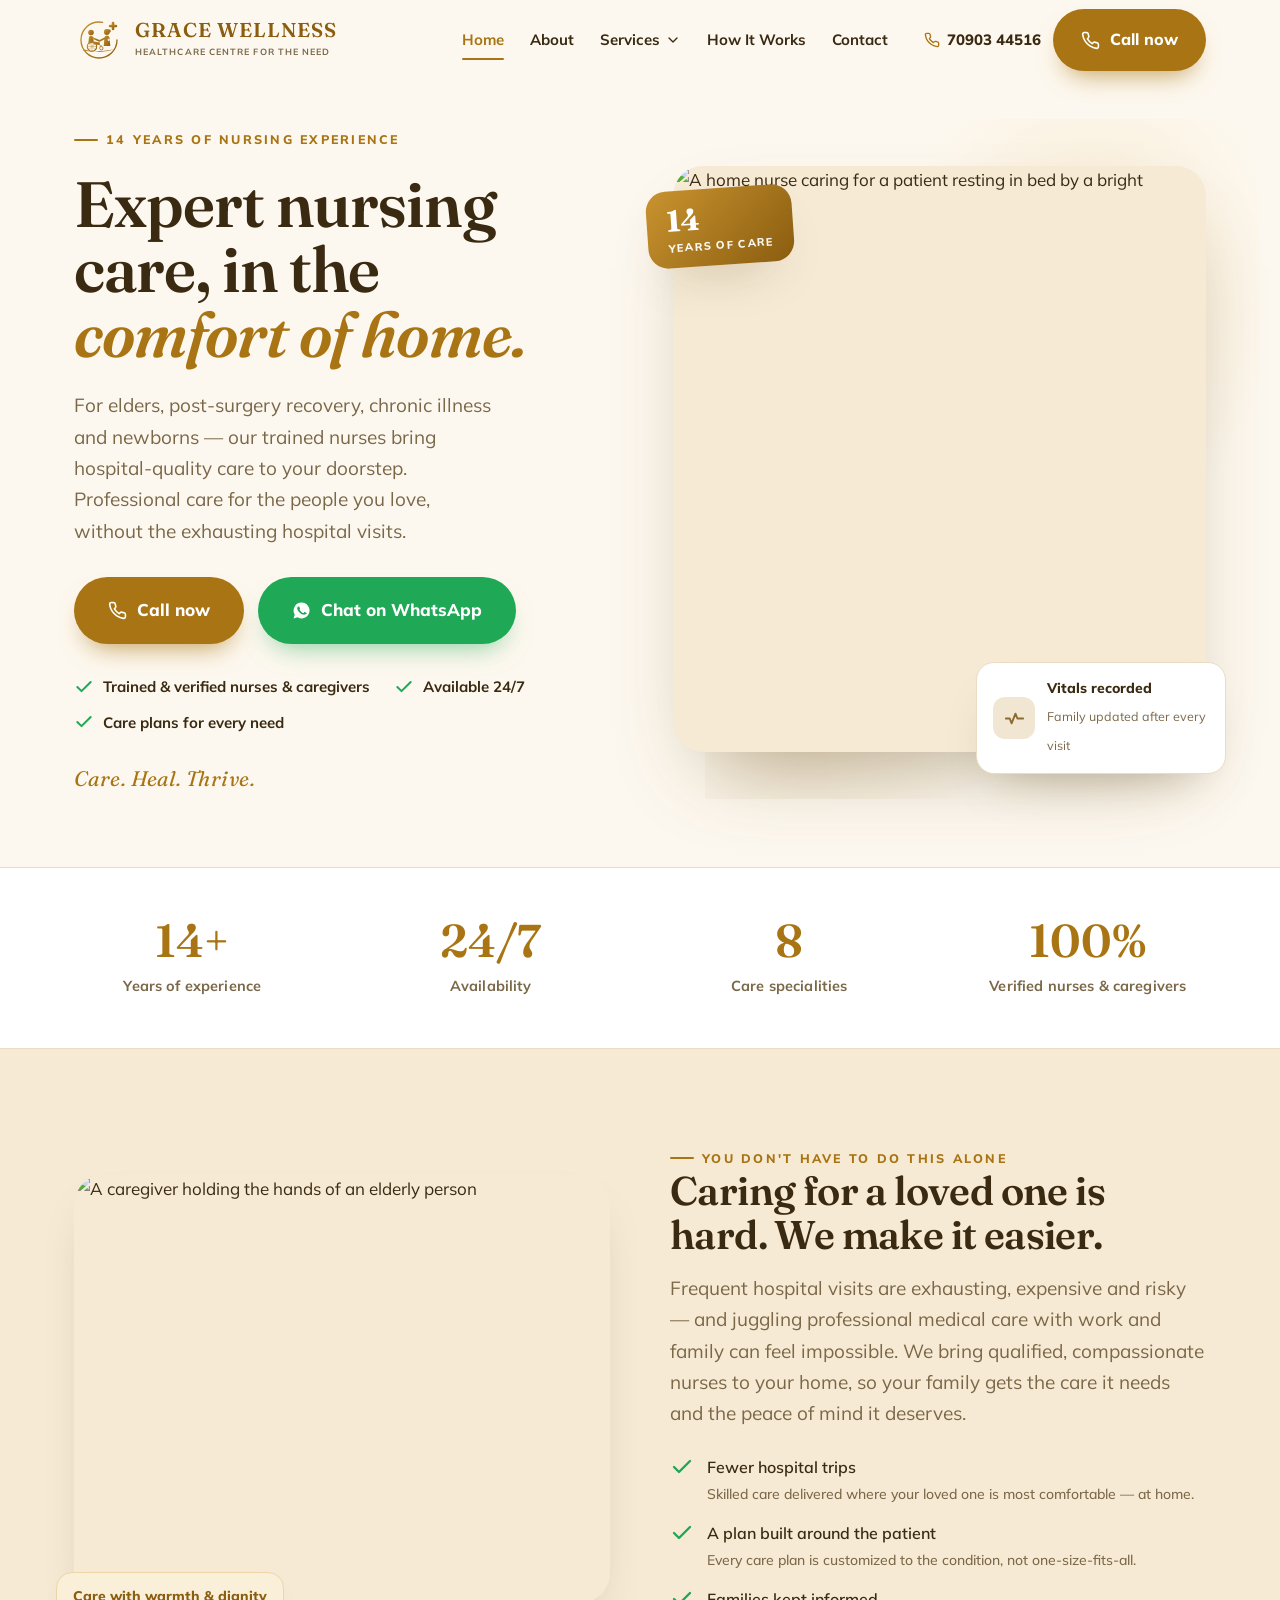
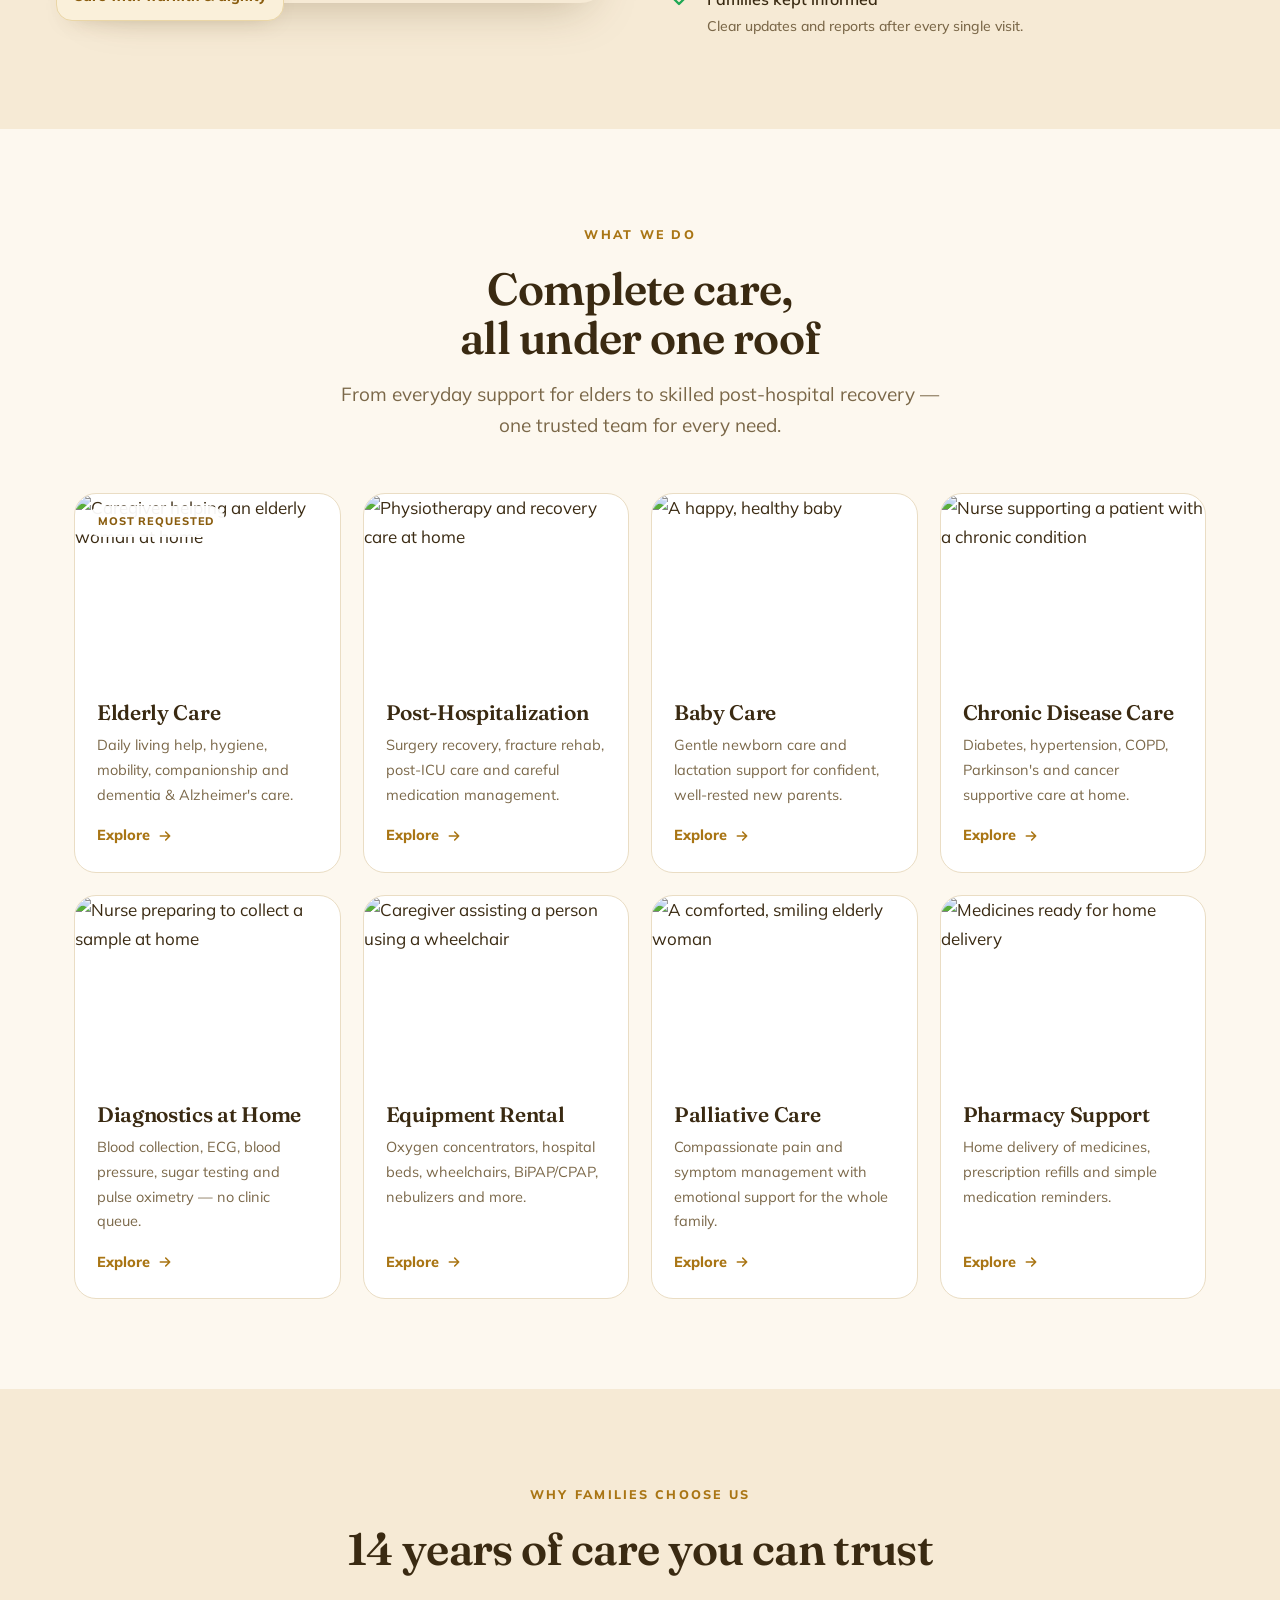
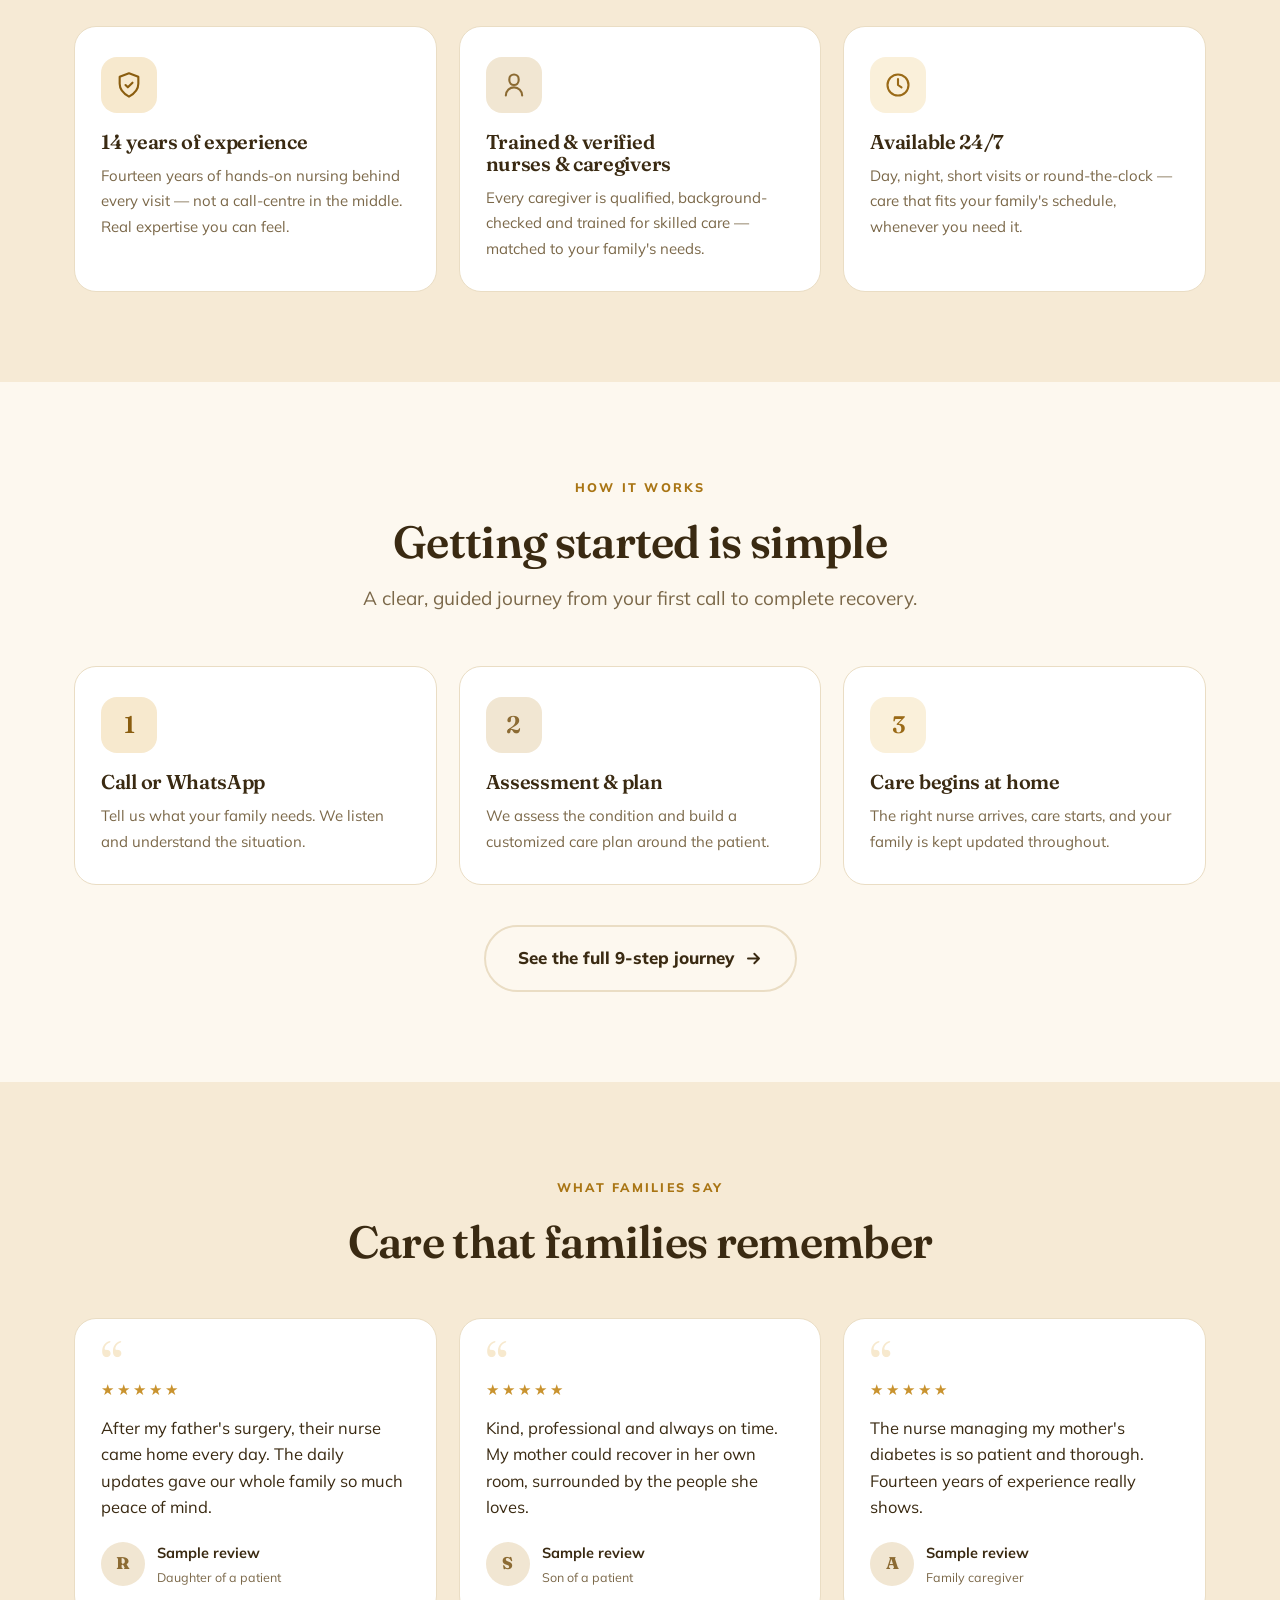
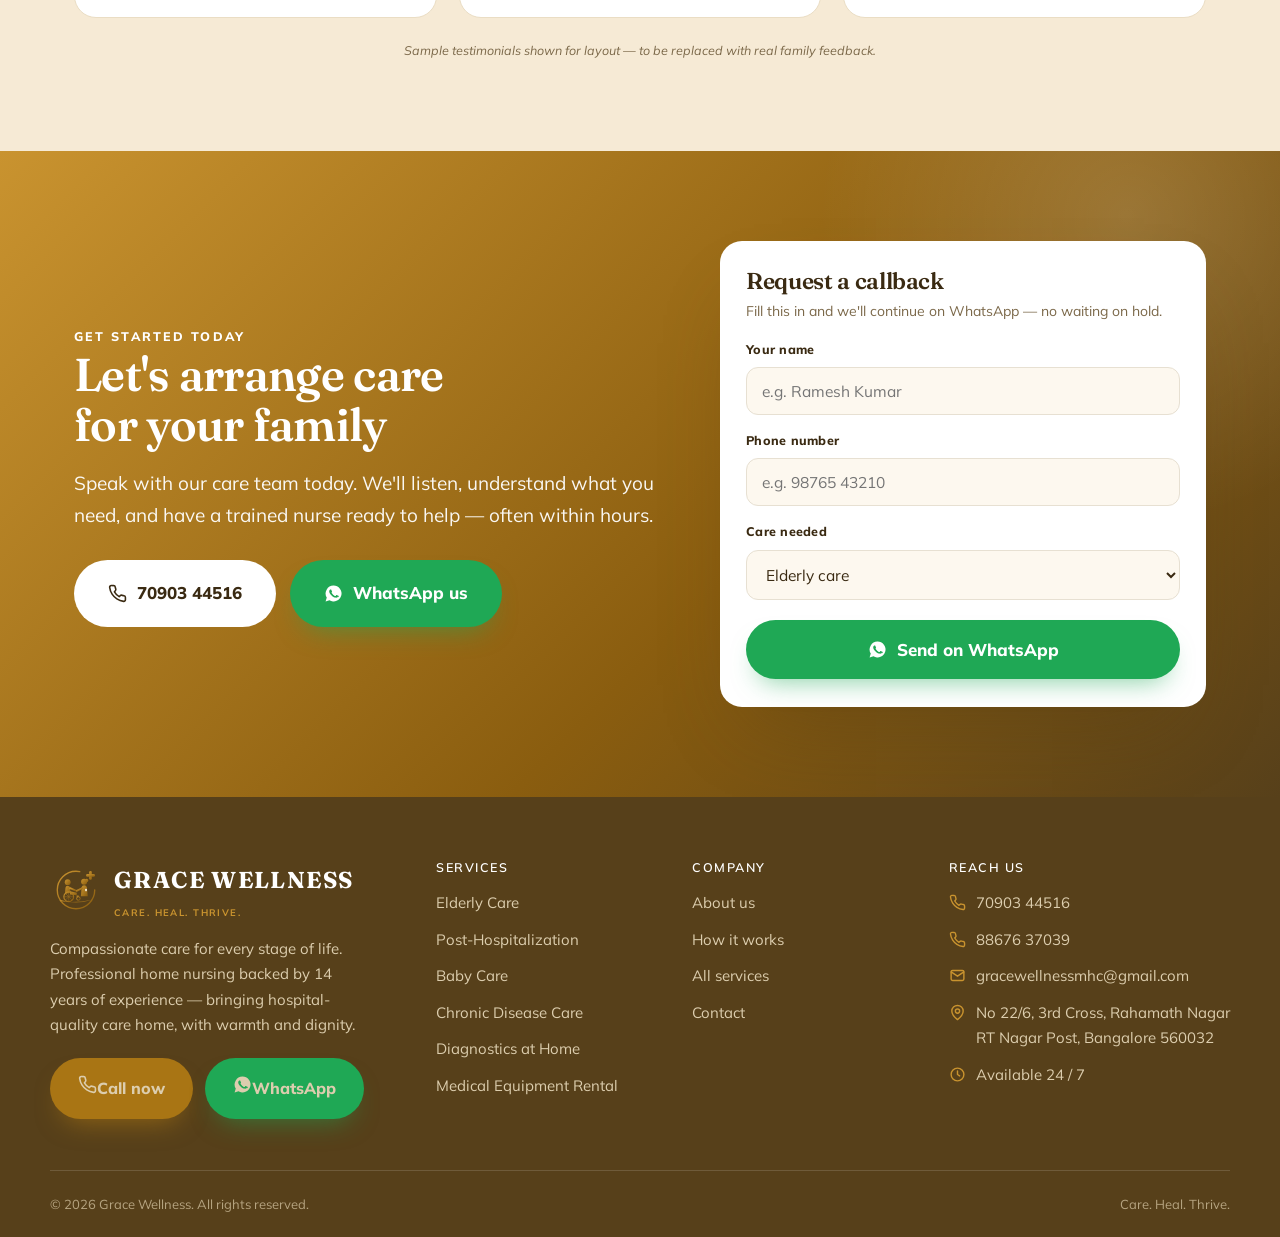
==== commit 5736eeeb: "Correct experience to 14 years; credit caregivers alongside nurses - Experience figure changed from " ====
--- a/index.html
+++ b/index.html
@@ -3,8 +3,8 @@
 <head>
 <meta charset="utf-8">
 <meta name="viewport" content="width=device-width, initial-scale=1">
-<title>Grace Wellness — Home Nursing Care | 30 Years of Experience</title>
-<meta name="description" content="Expert home nursing care with 30 years of experience — elderly care, post-hospitalization, baby care, chronic disease, diagnostics, equipment rental and palliative care, right at your doorstep.">
+<title>Grace Wellness — Home Nursing Care | 14 Years of Experience</title>
+<meta name="description" content="Expert home nursing care with 14 years of experience — elderly care, post-hospitalization, baby care, chronic disease, diagnostics, equipment rental and palliative care, right at your doorstep.">
 <link rel="icon" href="assets/favicon.svg" type="image/svg+xml">
 <link rel="preconnect" href="https://fonts.googleapis.com">
 <link rel="preconnect" href="https://fonts.gstatic.com" crossorigin>
@@ -19,7 +19,7 @@
   <section class="hero">
     <div class="wrap hero-grid">
       <div class="hero-copy">
-        <span class="eyebrow reveal">30 years of nursing experience</span>
+        <span class="eyebrow reveal">14 years of nursing experience</span>
         <h1 class="reveal d1">Expert nursing care, in the <span class="serif-accent">comfort of home.</span></h1>
         <p class="lead reveal d2">For elders, post-surgery recovery, chronic illness and newborns — our trained nurses bring hospital-quality care to your doorstep. Professional care for the people you love, without the exhausting hospital visits.</p>
         <div class="hero-cta reveal d3">
@@ -27,7 +27,7 @@
           <a class="btn btn-wa btn-lg" href="https://wa.me/917090344516?text=Hi%2C%20I%27d%20like%20to%20know%20about%20your%20home%20nursing%20services." target="_blank" rel="noopener"><svg viewBox="0 0 24 24" fill="currentColor"><path d="M12 2a10 10 0 0 0-8.5 15.2L2 22l4.9-1.5A10 10 0 1 0 12 2Zm5.5 14.1c-.2.6-1.3 1.2-1.8 1.2-.5.1-1 .1-1.7-.1-.4-.1-.9-.3-1.6-.6-2.8-1.2-4.6-4-4.7-4.2-.1-.2-1.1-1.5-1.1-2.8s.7-2 .9-2.2c.2-.2.5-.3.7-.3h.5c.2 0 .4 0 .6.5l.8 1.9c.1.1.1.3 0 .5l-.4.5c-.2.2-.3.4-.1.7.2.3.9 1.4 1.9 2.3 1.3 1.1 2.3 1.5 2.6 1.6.2.1.4.1.6-.1l.7-.9c.2-.3.4-.2.7-.1l1.9.9c.3.1.4.2.5.3.1.2.1.8-.1 1.5Z"/></svg>Chat on WhatsApp</a>
         </div>
         <div class="hero-trust reveal d4">
-          <span><svg viewBox="0 0 24 24" fill="none" stroke="currentColor" stroke-width="2.4" stroke-linecap="round" stroke-linejoin="round"><path d="M20 6 9 17l-5-5"/></svg>Trained &amp; verified nurses</span>
+          <span><svg viewBox="0 0 24 24" fill="none" stroke="currentColor" stroke-width="2.4" stroke-linecap="round" stroke-linejoin="round"><path d="M20 6 9 17l-5-5"/></svg>Trained &amp; verified nurses &amp; caregivers</span>
           <span><svg viewBox="0 0 24 24" fill="none" stroke="currentColor" stroke-width="2.4" stroke-linecap="round" stroke-linejoin="round"><path d="M20 6 9 17l-5-5"/></svg>Available 24/7</span>
           <span><svg viewBox="0 0 24 24" fill="none" stroke="currentColor" stroke-width="2.4" stroke-linecap="round" stroke-linejoin="round"><path d="M20 6 9 17l-5-5"/></svg>Care plans for every need</span>
         </div>
@@ -36,7 +36,7 @@
       <div class="hero-media zoom d2">
         <div class="hero-blob"></div>
         <div class="shot"><img src="https://images.pexels.com/photos/18459193/pexels-photo-18459193.jpeg?auto=compress&cs=tinysrgb&w=900" alt="A home nurse caring for a patient resting in bed by a bright window"></div>
-        <div class="badge-30"><b>30</b><span>Years of care</span></div>
+        <div class="badge-30"><b>14</b><span>Years of care</span></div>
         <div class="float-card">
           <span class="fc-ic"><svg viewBox="0 0 24 24" fill="none" stroke="currentColor" stroke-width="2" stroke-linecap="round" stroke-linejoin="round"><path d="M3 12h4l2 5 4-10 2 5h6"/></svg></span>
           <span><b>Vitals recorded</b><small>Family updated after every visit</small></span>
@@ -48,10 +48,10 @@
   <!-- STATS -->
   <div class="stats">
     <div class="wrap stats-grid">
-      <div class="stat reveal"><div class="num">30+</div><div class="cap">Years of experience</div></div>
+      <div class="stat reveal"><div class="num">14+</div><div class="cap">Years of experience</div></div>
       <div class="stat reveal d1"><div class="num">24/7</div><div class="cap">Availability</div></div>
       <div class="stat reveal d2"><div class="num">8</div><div class="cap">Care specialities</div></div>
-      <div class="stat reveal d3"><div class="num">100%</div><div class="cap">Verified nurses</div></div>
+      <div class="stat reveal d3"><div class="num">100%</div><div class="cap">Verified nurses &amp; caregivers</div></div>
     </div>
   </div>
 
@@ -134,17 +134,17 @@
     <div class="wrap">
       <div class="sec-head center reveal">
         <span class="eyebrow center">Why families choose us</span>
-        <h2>Three decades of care you can trust</h2>
+        <h2>14 years of care you can trust</h2>
       </div>
       <div class="feat-grid">
         <div class="feat reveal">
           <div class="fi"><svg viewBox="0 0 24 24" fill="none" stroke="currentColor" stroke-width="1.8" stroke-linecap="round" stroke-linejoin="round"><path d="M12 2 4 5v6c0 5 3.4 8.5 8 11 4.6-2.5 8-6 8-11V5l-8-3Z"/><path d="m9 12 2 2 4-4"/></svg></div>
-          <h3>30 years of experience</h3>
-          <p>Decades of hands-on nursing behind every visit — not a call-centre in the middle. Real expertise you can feel.</p>
+          <h3>14 years of experience</h3>
+          <p>Fourteen years of hands-on nursing behind every visit — not a call-centre in the middle. Real expertise you can feel.</p>
         </div>
         <div class="feat reveal d1">
           <div class="fi alt"><svg viewBox="0 0 24 24" fill="none" stroke="currentColor" stroke-width="1.8" stroke-linecap="round" stroke-linejoin="round"><path d="M12 3a4 4 0 0 1 4 4v1a4 4 0 0 1-8 0V7a4 4 0 0 1 4-4Z"/><path d="M5 21a7 7 0 0 1 14 0"/></svg></div>
-          <h3>Trained &amp; verified nurses</h3>
+          <h3>Trained &amp; verified nurses &amp; caregivers</h3>
           <p>Every caregiver is qualified, background-checked and trained for skilled care — matched to your family's needs.</p>
         </div>
         <div class="feat reveal d2">
@@ -197,7 +197,7 @@
       <div class="quotes">
         <div class="quote reveal"><div class="qm">&ldquo;</div><div class="stars">★★★★★</div><p>After my father's surgery, their nurse came home every day. The daily updates gave our whole family so much peace of mind.</p><div class="who"><span class="av">R</span><span><b>Sample review</b><small>Daughter of a patient</small></span></div></div>
         <div class="quote reveal d1"><div class="qm">&ldquo;</div><div class="stars">★★★★★</div><p>Kind, professional and always on time. My mother could recover in her own room, surrounded by the people she loves.</p><div class="who"><span class="av">S</span><span><b>Sample review</b><small>Son of a patient</small></span></div></div>
-        <div class="quote reveal d2"><div class="qm">&ldquo;</div><div class="stars">★★★★★</div><p>The nurse managing my mother's diabetes is so patient and thorough. Thirty years of experience really shows.</p><div class="who"><span class="av">A</span><span><b>Sample review</b><small>Family caregiver</small></span></div></div>
+        <div class="quote reveal d2"><div class="qm">&ldquo;</div><div class="stars">★★★★★</div><p>The nurse managing my mother's diabetes is so patient and thorough. Fourteen years of experience really shows.</p><div class="who"><span class="av">A</span><span><b>Sample review</b><small>Family caregiver</small></span></div></div>
       </div>
       <p class="sample-note">Sample testimonials shown for layout — to be replaced with real family feedback.</p>
     </div>
